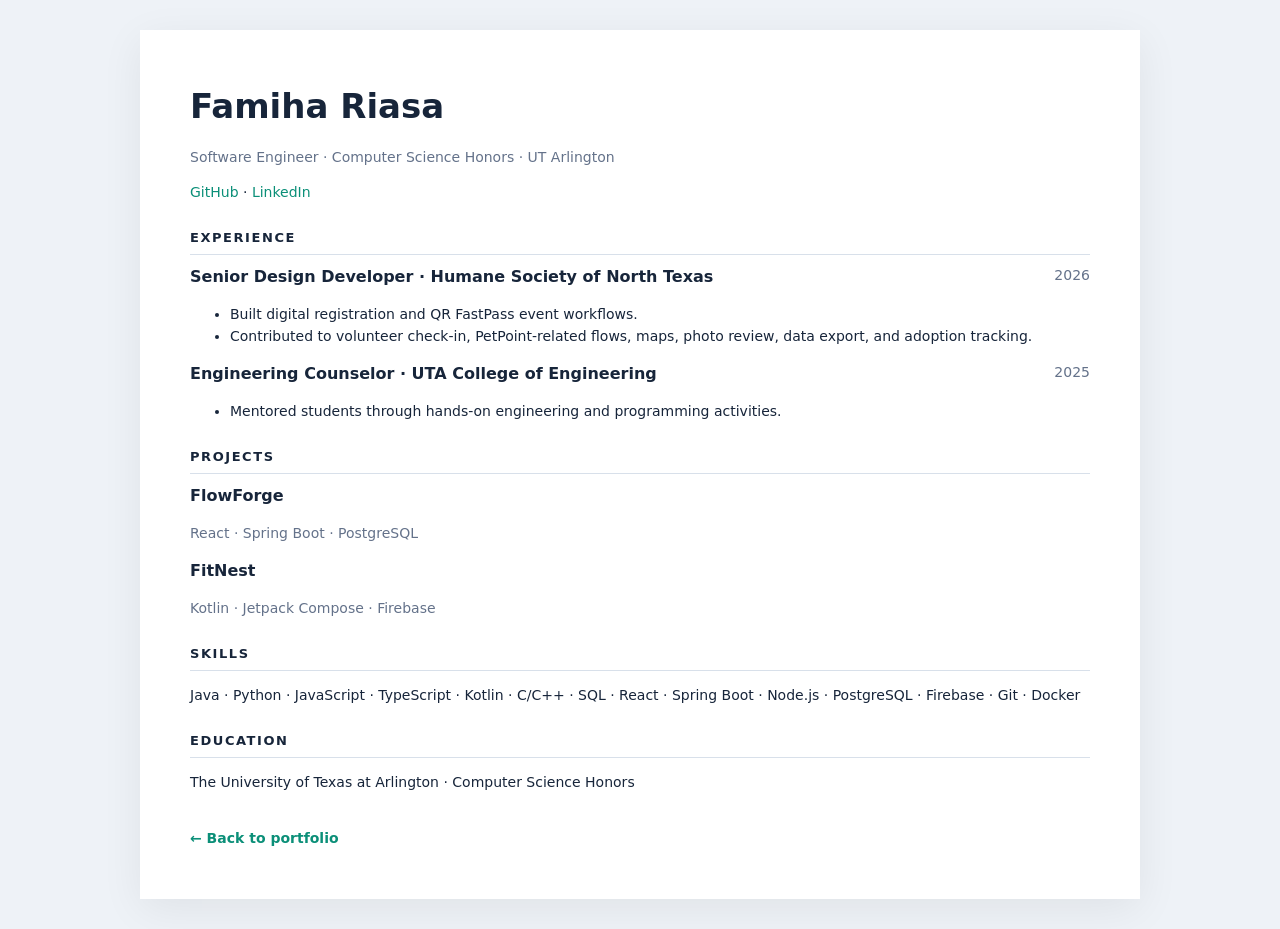
==== resume.html @ 010cd1db "Add portfolio website" ====
<!doctype html><html><head><meta charset="utf-8"><meta name="viewport" content="width=device-width,initial-scale=1"><title>Famiha Riasa — Résumé</title><style>body{margin:0;background:#eef2f7;color:#17253a;font:14px/1.55 system-ui,sans-serif}.p{width:min(900px,calc(100% - 30px));margin:30px auto;padding:50px;background:white;box-shadow:0 10px 40px #0001}h1{margin:0;font-size:34px}h2{font-size:13px;text-transform:uppercase;letter-spacing:.12em;margin:24px 0 10px;border-bottom:1px solid #d8e0ea;padding-bottom:6px}h3{font-size:16px;margin:0}.row{display:flex;justify-content:space-between;gap:20px}.muted{color:#64728a}.item{margin-bottom:15px}a{color:#0b8f78;text-decoration:none}.back{display:inline-block;margin-top:20px;font-weight:700}@media(max-width:640px){.p{padding:28px}.row{display:block}}@media print{body{background:white}.p{width:100%;margin:0;box-shadow:none}.back{display:none}}</style></head><body><main class="p"><h1>Famiha Riasa</h1><p class="muted">Software Engineer · Computer Science Honors · UT Arlington</p><p><a href="https://github.com/famihaRiasa987">GitHub</a> · <a href="https://www.linkedin.com/in/famihariasa">LinkedIn</a></p><h2>Experience</h2><div class="item"><div class="row"><h3>Senior Design Developer · Humane Society of North Texas</h3><span class="muted">2026</span></div><ul><li>Built digital registration and QR FastPass event workflows.</li><li>Contributed to volunteer check-in, PetPoint-related flows, maps, photo review, data export, and adoption tracking.</li></ul></div><div class="item"><div class="row"><h3>Engineering Counselor · UTA College of Engineering</h3><span class="muted">2025</span></div><ul><li>Mentored students through hands-on engineering and programming activities.</li></ul></div><h2>Projects</h2><div class="item"><h3>FlowForge</h3><p class="muted">React · Spring Boot · PostgreSQL</p></div><div class="item"><h3>FitNest</h3><p class="muted">Kotlin · Jetpack Compose · Firebase</p></div><h2>Skills</h2><p>Java · Python · JavaScript · TypeScript · Kotlin · C/C++ · SQL · React · Spring Boot · Node.js · PostgreSQL · Firebase · Git · Docker</p><h2>Education</h2><p>The University of Texas at Arlington · Computer Science Honors</p><a class="back" href="index.html">← Back to portfolio</a></main></body></html>
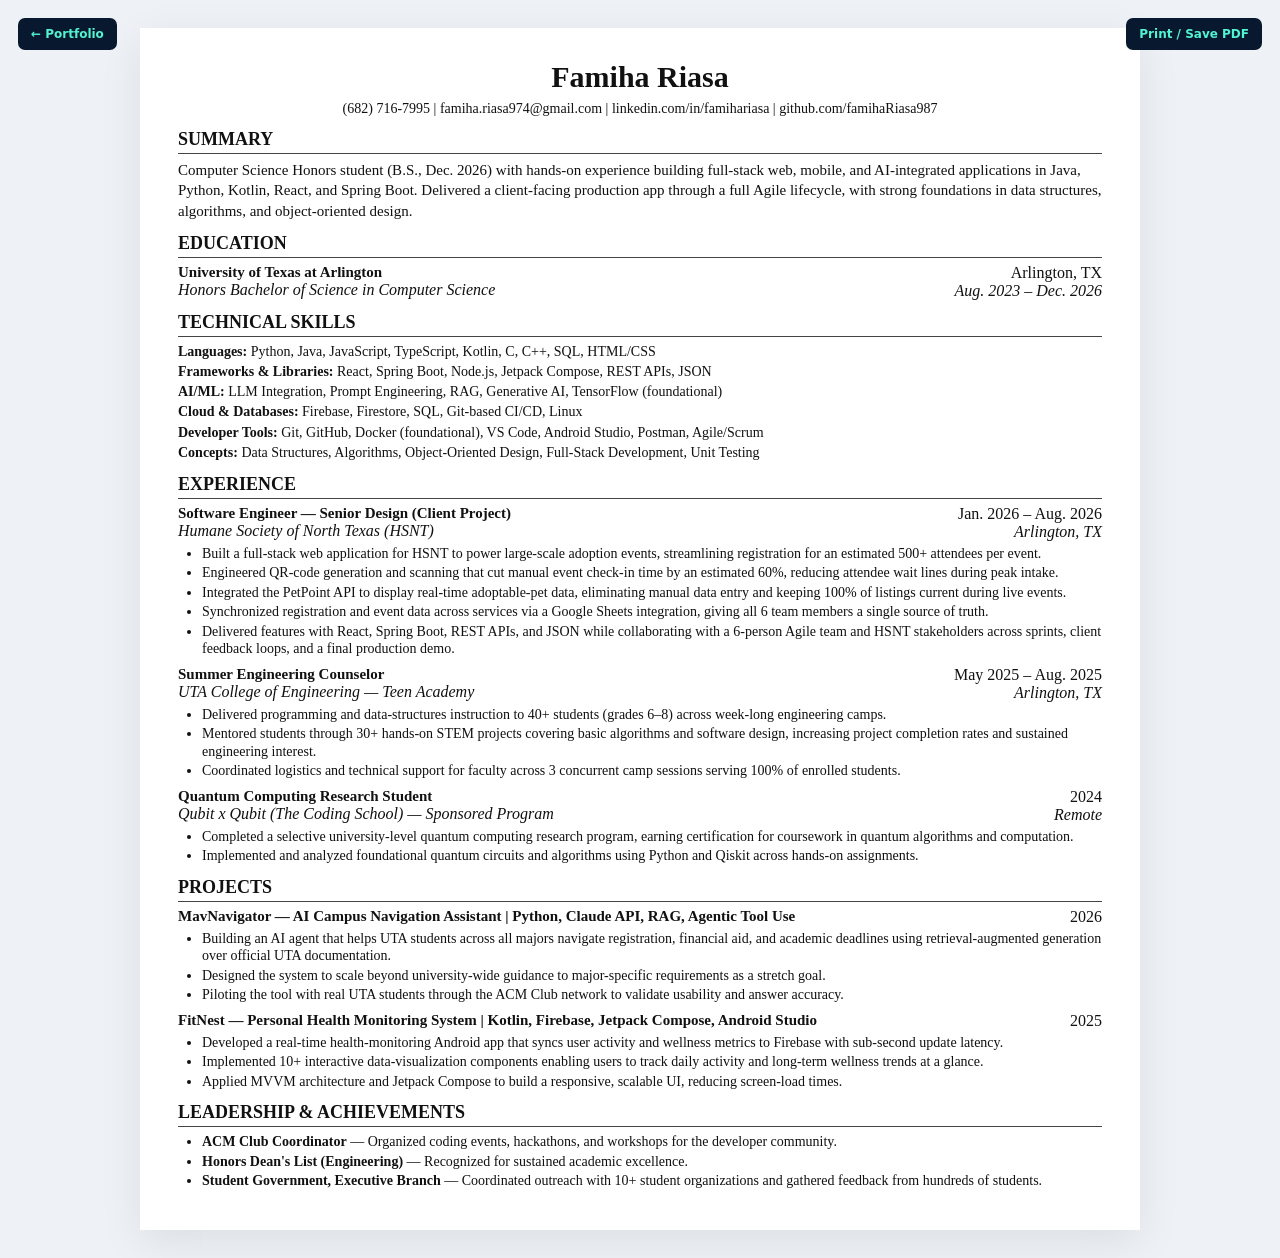
==== commit 5e0fe7cb: "Replace resume page with latest resume" ====
--- a/resume.html
+++ b/resume.html
@@ -1 +1 @@
-<!doctype html><html><head><meta charset="utf-8"><meta name="viewport" content="width=device-width,initial-scale=1"><title>Famiha Riasa — Résumé</title><style>body{margin:0;background:#eef2f7;color:#17253a;font:14px/1.55 system-ui,sans-serif}.p{width:min(900px,calc(100% - 30px));margin:30px auto;padding:50px;background:white;box-shadow:0 10px 40px #0001}h1{margin:0;font-size:34px}h2{font-size:13px;text-transform:uppercase;letter-spacing:.12em;margin:24px 0 10px;border-bottom:1px solid #d8e0ea;padding-bottom:6px}h3{font-size:16px;margin:0}.row{display:flex;justify-content:space-between;gap:20px}.muted{color:#64728a}.item{margin-bottom:15px}a{color:#0b8f78;text-decoration:none}.back{display:inline-block;margin-top:20px;font-weight:700}@media(max-width:640px){.p{padding:28px}.row{display:block}}@media print{body{background:white}.p{width:100%;margin:0;box-shadow:none}.back{display:none}}</style></head><body><main class="p"><h1>Famiha Riasa</h1><p class="muted">Software Engineer · Computer Science Honors · UT Arlington</p><p><a href="https://github.com/famihaRiasa987">GitHub</a> · <a href="https://www.linkedin.com/in/famihariasa">LinkedIn</a></p><h2>Experience</h2><div class="item"><div class="row"><h3>Senior Design Developer · Humane Society of North Texas</h3><span class="muted">2026</span></div><ul><li>Built digital registration and QR FastPass event workflows.</li><li>Contributed to volunteer check-in, PetPoint-related flows, maps, photo review, data export, and adoption tracking.</li></ul></div><div class="item"><div class="row"><h3>Engineering Counselor · UTA College of Engineering</h3><span class="muted">2025</span></div><ul><li>Mentored students through hands-on engineering and programming activities.</li></ul></div><h2>Projects</h2><div class="item"><h3>FlowForge</h3><p class="muted">React · Spring Boot · PostgreSQL</p></div><div class="item"><h3>FitNest</h3><p class="muted">Kotlin · Jetpack Compose · Firebase</p></div><h2>Skills</h2><p>Java · Python · JavaScript · TypeScript · Kotlin · C/C++ · SQL · React · Spring Boot · Node.js · PostgreSQL · Firebase · Git · Docker</p><h2>Education</h2><p>The University of Texas at Arlington · Computer Science Honors</p><a class="back" href="index.html">← Back to portfolio</a></main></body></html>
+<!doctype html><html lang="en"><head><meta charset="utf-8"><meta name="viewport" content="width=device-width,initial-scale=1"><title>Famiha Riasa — Résumé</title><style>*{box-sizing:border-box}body{margin:0;background:#eef2f7;color:#111;font-family:Georgia,'Times New Roman',serif}.resume{width:min(1000px,calc(100% - 32px));margin:28px auto;background:#fff;padding:32px 38px;box-shadow:0 12px 40px rgba(0,0,0,.08)}h1{text-align:center;margin:0;font-size:30px;line-height:1.1}.contact{text-align:center;margin:8px 0 12px;font-size:14px}.contact a{color:#111;text-decoration:none}.section-title{font-size:18px;font-weight:700;margin:12px 0 6px;border-bottom:1px solid #444;padding-bottom:3px}.summary{margin:0 0 8px;font-size:15px;line-height:1.35}.row{display:flex;justify-content:space-between;gap:20px}.left{min-width:0}.right{text-align:right;white-space:nowrap}.role{font-weight:700;font-size:15px}.sub{font-style:italic}.entry{margin-bottom:8px}.entry ul{margin:4px 0 0 24px;padding:0}.entry li{margin:2px 0;font-size:14px;line-height:1.25}.skill-line{margin:2px 0;font-size:14px;line-height:1.3}.project-title{font-weight:700;font-size:15px}.back{position:fixed;left:18px;top:18px;background:#08192f;color:#52f3d0;text-decoration:none;padding:9px 13px;border-radius:7px;font:700 12px system-ui,sans-serif}.print{position:fixed;right:18px;top:18px;border:0;background:#08192f;color:#52f3d0;padding:9px 13px;border-radius:7px;font:700 12px system-ui,sans-serif;cursor:pointer}@media(max-width:700px){.resume{margin:0;width:100%;padding:24px 18px}.row{display:block}.right{text-align:left;margin-top:1px}.back,.print{position:static;display:inline-block;margin:10px 4px 0 10px}.contact{font-size:12px}}@media print{body{background:#fff}.resume{width:100%;margin:0;padding:.25in .35in;box-shadow:none}.back,.print{display:none}}</style></head><body><a class="back" href="index.html">← Portfolio</a><button class="print" onclick="window.print()">Print / Save PDF</button><main class="resume"><h1>Famiha Riasa</h1><div class="contact">(682) 716-7995 | <a href="mailto:famiha.riasa974@gmail.com">famiha.riasa974@gmail.com</a> | <a href="https://www.linkedin.com/in/famihariasa" target="_blank" rel="noreferrer">linkedin.com/in/famihariasa</a> | <a href="https://github.com/famihaRiasa987" target="_blank" rel="noreferrer">github.com/famihaRiasa987</a></div><div class="section-title">SUMMARY</div><p class="summary">Computer Science Honors student (B.S., Dec. 2026) with hands-on experience building full-stack web, mobile, and AI-integrated applications in Java, Python, Kotlin, React, and Spring Boot. Delivered a client-facing production app through a full Agile lifecycle, with strong foundations in data structures, algorithms, and object-oriented design.</p><div class="section-title">EDUCATION</div><div class="row entry"><div class="left"><div class="role">University of Texas at Arlington</div><div class="sub">Honors Bachelor of Science in Computer Science</div></div><div class="right">Arlington, TX<br><span class="sub">Aug. 2023 – Dec. 2026</span></div></div><div class="section-title">TECHNICAL SKILLS</div><p class="skill-line"><b>Languages:</b> Python, Java, JavaScript, TypeScript, Kotlin, C, C++, SQL, HTML/CSS</p><p class="skill-line"><b>Frameworks & Libraries:</b> React, Spring Boot, Node.js, Jetpack Compose, REST APIs, JSON</p><p class="skill-line"><b>AI/ML:</b> LLM Integration, Prompt Engineering, RAG, Generative AI, TensorFlow (foundational)</p><p class="skill-line"><b>Cloud & Databases:</b> Firebase, Firestore, SQL, Git-based CI/CD, Linux</p><p class="skill-line"><b>Developer Tools:</b> Git, GitHub, Docker (foundational), VS Code, Android Studio, Postman, Agile/Scrum</p><p class="skill-line"><b>Concepts:</b> Data Structures, Algorithms, Object-Oriented Design, Full-Stack Development, Unit Testing</p><div class="section-title">EXPERIENCE</div><div class="entry"><div class="row"><div><div class="role">Software Engineer — Senior Design (Client Project)</div><div class="sub">Humane Society of North Texas (HSNT)</div></div><div class="right">Jan. 2026 – Aug. 2026<br><span class="sub">Arlington, TX</span></div></div><ul><li>Built a full-stack web application for HSNT to power large-scale adoption events, streamlining registration for an estimated 500+ attendees per event.</li><li>Engineered QR-code generation and scanning that cut manual event check-in time by an estimated 60%, reducing attendee wait lines during peak intake.</li><li>Integrated the PetPoint API to display real-time adoptable-pet data, eliminating manual data entry and keeping 100% of listings current during live events.</li><li>Synchronized registration and event data across services via a Google Sheets integration, giving all 6 team members a single source of truth.</li><li>Delivered features with React, Spring Boot, REST APIs, and JSON while collaborating with a 6-person Agile team and HSNT stakeholders across sprints, client feedback loops, and a final production demo.</li></ul></div><div class="entry"><div class="row"><div><div class="role">Summer Engineering Counselor</div><div class="sub">UTA College of Engineering — Teen Academy</div></div><div class="right">May 2025 – Aug. 2025<br><span class="sub">Arlington, TX</span></div></div><ul><li>Delivered programming and data-structures instruction to 40+ students (grades 6–8) across week-long engineering camps.</li><li>Mentored students through 30+ hands-on STEM projects covering basic algorithms and software design, increasing project completion rates and sustained engineering interest.</li><li>Coordinated logistics and technical support for faculty across 3 concurrent camp sessions serving 100% of enrolled students.</li></ul></div><div class="entry"><div class="row"><div><div class="role">Quantum Computing Research Student</div><div class="sub">Qubit x Qubit (The Coding School) — Sponsored Program</div></div><div class="right">2024<br><span class="sub">Remote</span></div></div><ul><li>Completed a selective university-level quantum computing research program, earning certification for coursework in quantum algorithms and computation.</li><li>Implemented and analyzed foundational quantum circuits and algorithms using Python and Qiskit across hands-on assignments.</li></ul></div><div class="section-title">PROJECTS</div><div class="entry"><div class="row"><div class="project-title">MavNavigator — AI Campus Navigation Assistant | Python, Claude API, RAG, Agentic Tool Use</div><div class="right">2026</div></div><ul><li>Building an AI agent that helps UTA students across all majors navigate registration, financial aid, and academic deadlines using retrieval-augmented generation over official UTA documentation.</li><li>Designed the system to scale beyond university-wide guidance to major-specific requirements as a stretch goal.</li><li>Piloting the tool with real UTA students through the ACM Club network to validate usability and answer accuracy.</li></ul></div><div class="entry"><div class="row"><div class="project-title">FitNest — Personal Health Monitoring System | Kotlin, Firebase, Jetpack Compose, Android Studio</div><div class="right">2025</div></div><ul><li>Developed a real-time health-monitoring Android app that syncs user activity and wellness metrics to Firebase with sub-second update latency.</li><li>Implemented 10+ interactive data-visualization components enabling users to track daily activity and long-term wellness trends at a glance.</li><li>Applied MVVM architecture and Jetpack Compose to build a responsive, scalable UI, reducing screen-load times.</li></ul></div><div class="section-title">LEADERSHIP & ACHIEVEMENTS</div><div class="entry"><ul><li><b>ACM Club Coordinator</b> — Organized coding events, hackathons, and workshops for the developer community.</li><li><b>Honors Dean's List (Engineering)</b> — Recognized for sustained academic excellence.</li><li><b>Student Government, Executive Branch</b> — Coordinated outreach with 10+ student organizations and gathered feedback from hundreds of students.</li></ul></div></main></body></html>
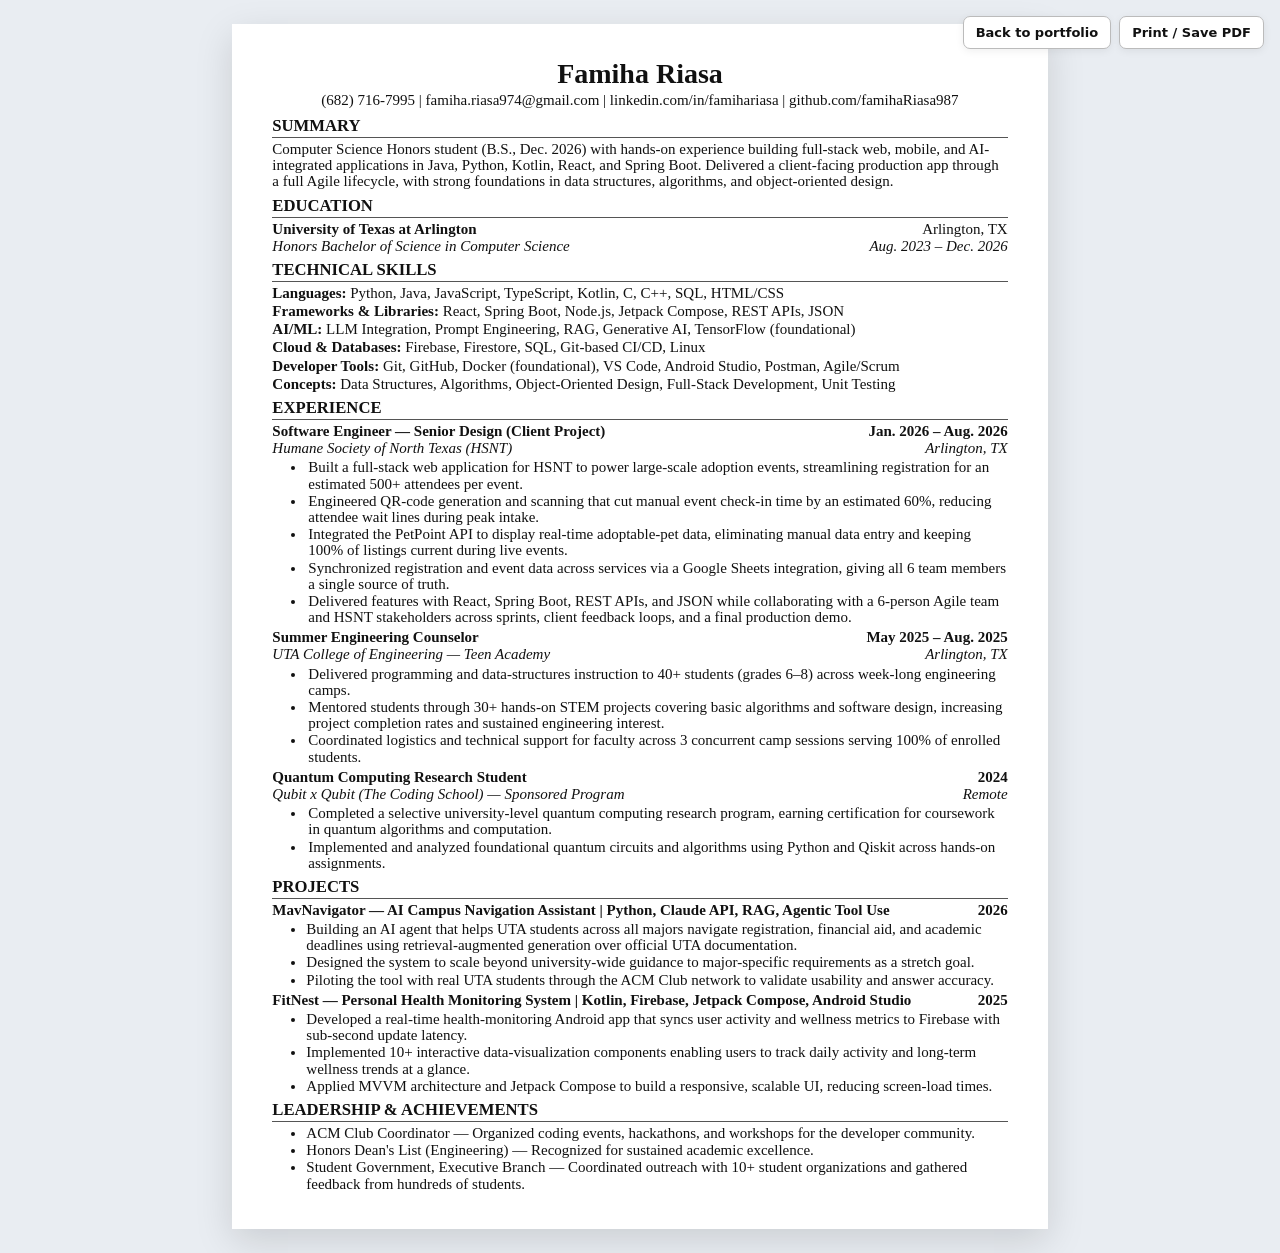
==== commit 77167822: "Replace resume page with exact uploaded resume layout" ====
--- a/resume.html
+++ b/resume.html
@@ -1 +1 @@
-<!doctype html><html lang="en"><head><meta charset="utf-8"><meta name="viewport" content="width=device-width,initial-scale=1"><title>Famiha Riasa — Résumé</title><style>*{box-sizing:border-box}body{margin:0;background:#eef2f7;color:#111;font-family:Georgia,'Times New Roman',serif}.resume{width:min(1000px,calc(100% - 32px));margin:28px auto;background:#fff;padding:32px 38px;box-shadow:0 12px 40px rgba(0,0,0,.08)}h1{text-align:center;margin:0;font-size:30px;line-height:1.1}.contact{text-align:center;margin:8px 0 12px;font-size:14px}.contact a{color:#111;text-decoration:none}.section-title{font-size:18px;font-weight:700;margin:12px 0 6px;border-bottom:1px solid #444;padding-bottom:3px}.summary{margin:0 0 8px;font-size:15px;line-height:1.35}.row{display:flex;justify-content:space-between;gap:20px}.left{min-width:0}.right{text-align:right;white-space:nowrap}.role{font-weight:700;font-size:15px}.sub{font-style:italic}.entry{margin-bottom:8px}.entry ul{margin:4px 0 0 24px;padding:0}.entry li{margin:2px 0;font-size:14px;line-height:1.25}.skill-line{margin:2px 0;font-size:14px;line-height:1.3}.project-title{font-weight:700;font-size:15px}.back{position:fixed;left:18px;top:18px;background:#08192f;color:#52f3d0;text-decoration:none;padding:9px 13px;border-radius:7px;font:700 12px system-ui,sans-serif}.print{position:fixed;right:18px;top:18px;border:0;background:#08192f;color:#52f3d0;padding:9px 13px;border-radius:7px;font:700 12px system-ui,sans-serif;cursor:pointer}@media(max-width:700px){.resume{margin:0;width:100%;padding:24px 18px}.row{display:block}.right{text-align:left;margin-top:1px}.back,.print{position:static;display:inline-block;margin:10px 4px 0 10px}.contact{font-size:12px}}@media print{body{background:#fff}.resume{width:100%;margin:0;padding:.25in .35in;box-shadow:none}.back,.print{display:none}}</style></head><body><a class="back" href="index.html">← Portfolio</a><button class="print" onclick="window.print()">Print / Save PDF</button><main class="resume"><h1>Famiha Riasa</h1><div class="contact">(682) 716-7995 | <a href="mailto:famiha.riasa974@gmail.com">famiha.riasa974@gmail.com</a> | <a href="https://www.linkedin.com/in/famihariasa" target="_blank" rel="noreferrer">linkedin.com/in/famihariasa</a> | <a href="https://github.com/famihaRiasa987" target="_blank" rel="noreferrer">github.com/famihaRiasa987</a></div><div class="section-title">SUMMARY</div><p class="summary">Computer Science Honors student (B.S., Dec. 2026) with hands-on experience building full-stack web, mobile, and AI-integrated applications in Java, Python, Kotlin, React, and Spring Boot. Delivered a client-facing production app through a full Agile lifecycle, with strong foundations in data structures, algorithms, and object-oriented design.</p><div class="section-title">EDUCATION</div><div class="row entry"><div class="left"><div class="role">University of Texas at Arlington</div><div class="sub">Honors Bachelor of Science in Computer Science</div></div><div class="right">Arlington, TX<br><span class="sub">Aug. 2023 – Dec. 2026</span></div></div><div class="section-title">TECHNICAL SKILLS</div><p class="skill-line"><b>Languages:</b> Python, Java, JavaScript, TypeScript, Kotlin, C, C++, SQL, HTML/CSS</p><p class="skill-line"><b>Frameworks & Libraries:</b> React, Spring Boot, Node.js, Jetpack Compose, REST APIs, JSON</p><p class="skill-line"><b>AI/ML:</b> LLM Integration, Prompt Engineering, RAG, Generative AI, TensorFlow (foundational)</p><p class="skill-line"><b>Cloud & Databases:</b> Firebase, Firestore, SQL, Git-based CI/CD, Linux</p><p class="skill-line"><b>Developer Tools:</b> Git, GitHub, Docker (foundational), VS Code, Android Studio, Postman, Agile/Scrum</p><p class="skill-line"><b>Concepts:</b> Data Structures, Algorithms, Object-Oriented Design, Full-Stack Development, Unit Testing</p><div class="section-title">EXPERIENCE</div><div class="entry"><div class="row"><div><div class="role">Software Engineer — Senior Design (Client Project)</div><div class="sub">Humane Society of North Texas (HSNT)</div></div><div class="right">Jan. 2026 – Aug. 2026<br><span class="sub">Arlington, TX</span></div></div><ul><li>Built a full-stack web application for HSNT to power large-scale adoption events, streamlining registration for an estimated 500+ attendees per event.</li><li>Engineered QR-code generation and scanning that cut manual event check-in time by an estimated 60%, reducing attendee wait lines during peak intake.</li><li>Integrated the PetPoint API to display real-time adoptable-pet data, eliminating manual data entry and keeping 100% of listings current during live events.</li><li>Synchronized registration and event data across services via a Google Sheets integration, giving all 6 team members a single source of truth.</li><li>Delivered features with React, Spring Boot, REST APIs, and JSON while collaborating with a 6-person Agile team and HSNT stakeholders across sprints, client feedback loops, and a final production demo.</li></ul></div><div class="entry"><div class="row"><div><div class="role">Summer Engineering Counselor</div><div class="sub">UTA College of Engineering — Teen Academy</div></div><div class="right">May 2025 – Aug. 2025<br><span class="sub">Arlington, TX</span></div></div><ul><li>Delivered programming and data-structures instruction to 40+ students (grades 6–8) across week-long engineering camps.</li><li>Mentored students through 30+ hands-on STEM projects covering basic algorithms and software design, increasing project completion rates and sustained engineering interest.</li><li>Coordinated logistics and technical support for faculty across 3 concurrent camp sessions serving 100% of enrolled students.</li></ul></div><div class="entry"><div class="row"><div><div class="role">Quantum Computing Research Student</div><div class="sub">Qubit x Qubit (The Coding School) — Sponsored Program</div></div><div class="right">2024<br><span class="sub">Remote</span></div></div><ul><li>Completed a selective university-level quantum computing research program, earning certification for coursework in quantum algorithms and computation.</li><li>Implemented and analyzed foundational quantum circuits and algorithms using Python and Qiskit across hands-on assignments.</li></ul></div><div class="section-title">PROJECTS</div><div class="entry"><div class="row"><div class="project-title">MavNavigator — AI Campus Navigation Assistant | Python, Claude API, RAG, Agentic Tool Use</div><div class="right">2026</div></div><ul><li>Building an AI agent that helps UTA students across all majors navigate registration, financial aid, and academic deadlines using retrieval-augmented generation over official UTA documentation.</li><li>Designed the system to scale beyond university-wide guidance to major-specific requirements as a stretch goal.</li><li>Piloting the tool with real UTA students through the ACM Club network to validate usability and answer accuracy.</li></ul></div><div class="entry"><div class="row"><div class="project-title">FitNest — Personal Health Monitoring System | Kotlin, Firebase, Jetpack Compose, Android Studio</div><div class="right">2025</div></div><ul><li>Developed a real-time health-monitoring Android app that syncs user activity and wellness metrics to Firebase with sub-second update latency.</li><li>Implemented 10+ interactive data-visualization components enabling users to track daily activity and long-term wellness trends at a glance.</li><li>Applied MVVM architecture and Jetpack Compose to build a responsive, scalable UI, reducing screen-load times.</li></ul></div><div class="section-title">LEADERSHIP & ACHIEVEMENTS</div><div class="entry"><ul><li><b>ACM Club Coordinator</b> — Organized coding events, hackathons, and workshops for the developer community.</li><li><b>Honors Dean's List (Engineering)</b> — Recognized for sustained academic excellence.</li><li><b>Student Government, Executive Branch</b> — Coordinated outreach with 10+ student organizations and gathered feedback from hundreds of students.</li></ul></div></main></body></html>+<!doctype html><html lang="en"><head><meta charset="utf-8"><meta name="viewport" content="width=device-width,initial-scale=1"><title>Famiha Riasa — Resume</title><style>@page{size:letter;margin:.45in}.toolbar{position:fixed;top:16px;right:16px;z-index:10;display:flex;gap:8px}.toolbar button,.toolbar a{font:600 13px system-ui,sans-serif;border:1px solid #bbb;background:#fff;color:#111;padding:8px 12px;border-radius:7px;text-decoration:none;box-shadow:0 2px 8px #0001;cursor:pointer}body{margin:0;background:#e9edf2;color:#111;font-family:"Times New Roman",Times,serif}.page{width:8.5in;min-height:11in;margin:24px auto;background:#fff;padding:.36in .42in .38in;box-sizing:border-box;box-shadow:0 12px 36px #0002;font-size:11.25pt;line-height:1.08}h1{font-size:21pt;text-align:center;margin:0 0 3px;font-weight:700}.contact{text-align:center;margin:0 0 9px}.sec{font-size:12.5pt;font-weight:700;margin:7px 0 3px;padding-bottom:2px;border-bottom:1px solid #555}.summary{margin:0 0 6px}.row{display:flex;justify-content:space-between;gap:12px;align-items:flex-start}.left{font-weight:700}.right{text-align:right;white-space:nowrap}.italic{font-style:italic}.subrow{display:flex;justify-content:space-between;gap:12px;margin-top:1px}.skills p{margin:2px 0}.item{margin:0 0 4px}.item-title{display:flex;justify-content:space-between;gap:14px;font-weight:700}.item-sub{display:flex;justify-content:space-between;gap:14px;font-style:italic;margin-top:1px}.item ul{margin:3px 0 3px 22px;padding-left:12px}.item li{margin:1px 0;padding-left:2px}.project-title{display:flex;justify-content:space-between;gap:12px;font-weight:700}.project ul{margin:3px 0 4px 22px;padding-left:12px}.project li{margin:1px 0}.lead ul{margin:3px 0 0 22px;padding-left:12px}.lead li{margin:1px 0}@media(max-width:900px){body{background:#fff}.page{width:100%;min-height:auto;margin:0;box-shadow:none;padding:22px 18px}.toolbar{position:sticky;top:0;justify-content:flex-end;background:#fff;padding:8px 8px 4px}}@media print{body{background:#fff}.page{margin:0;box-shadow:none;width:auto;min-height:auto;padding:0}.toolbar{display:none}}</style></head><body><div class="toolbar"><a href="index.html">Back to portfolio</a><button onclick="window.print()">Print / Save PDF</button></div><main class="page"><h1>Famiha Riasa</h1><p class="contact">(682) 716-7995 | famiha.riasa974@gmail.com | linkedin.com/in/famihariasa | github.com/famihaRiasa987</p><div class="sec">SUMMARY</div><p class="summary">Computer Science Honors student (B.S., Dec. 2026) with hands-on experience building full-stack web, mobile, and AI-integrated applications in Java, Python, Kotlin, React, and Spring Boot. Delivered a client-facing production app through a full Agile lifecycle, with strong foundations in data structures, algorithms, and object-oriented design.</p><div class="sec">EDUCATION</div><div class="row"><div class="left">University of Texas at Arlington</div><div class="right">Arlington, TX</div></div><div class="subrow"><div class="italic">Honors Bachelor of Science in Computer Science</div><div class="right italic">Aug. 2023 – Dec. 2026</div></div><div class="sec">TECHNICAL SKILLS</div><div class="skills"><p><b>Languages:</b> Python, Java, JavaScript, TypeScript, Kotlin, C, C++, SQL, HTML/CSS</p><p><b>Frameworks &amp; Libraries:</b> React, Spring Boot, Node.js, Jetpack Compose, REST APIs, JSON</p><p><b>AI/ML:</b> LLM Integration, Prompt Engineering, RAG, Generative AI, TensorFlow (foundational)</p><p><b>Cloud &amp; Databases:</b> Firebase, Firestore, SQL, Git-based CI/CD, Linux</p><p><b>Developer Tools:</b> Git, GitHub, Docker (foundational), VS Code, Android Studio, Postman, Agile/Scrum</p><p><b>Concepts:</b> Data Structures, Algorithms, Object-Oriented Design, Full-Stack Development, Unit Testing</p></div><div class="sec">EXPERIENCE</div><div class="item"><div class="item-title"><span>Software Engineer — Senior Design (Client Project)</span><span>Jan. 2026 – Aug. 2026</span></div><div class="item-sub"><span>Humane Society of North Texas (HSNT)</span><span>Arlington, TX</span></div><ul><li>Built a full-stack web application for HSNT to power large-scale adoption events, streamlining registration for an estimated 500+ attendees per event.</li><li>Engineered QR-code generation and scanning that cut manual event check-in time by an estimated 60%, reducing attendee wait lines during peak intake.</li><li>Integrated the PetPoint API to display real-time adoptable-pet data, eliminating manual data entry and keeping 100% of listings current during live events.</li><li>Synchronized registration and event data across services via a Google Sheets integration, giving all 6 team members a single source of truth.</li><li>Delivered features with React, Spring Boot, REST APIs, and JSON while collaborating with a 6-person Agile team and HSNT stakeholders across sprints, client feedback loops, and a final production demo.</li></ul></div><div class="item"><div class="item-title"><span>Summer Engineering Counselor</span><span>May 2025 – Aug. 2025</span></div><div class="item-sub"><span>UTA College of Engineering — Teen Academy</span><span>Arlington, TX</span></div><ul><li>Delivered programming and data-structures instruction to 40+ students (grades 6–8) across week-long engineering camps.</li><li>Mentored students through 30+ hands-on STEM projects covering basic algorithms and software design, increasing project completion rates and sustained engineering interest.</li><li>Coordinated logistics and technical support for faculty across 3 concurrent camp sessions serving 100% of enrolled students.</li></ul></div><div class="item"><div class="item-title"><span>Quantum Computing Research Student</span><span>2024</span></div><div class="item-sub"><span>Qubit x Qubit (The Coding School) — Sponsored Program</span><span>Remote</span></div><ul><li>Completed a selective university-level quantum computing research program, earning certification for coursework in quantum algorithms and computation.</li><li>Implemented and analyzed foundational quantum circuits and algorithms using Python and Qiskit across hands-on assignments.</li></ul></div><div class="sec">PROJECTS</div><div class="project"><div class="project-title"><span>MavNavigator — AI Campus Navigation Assistant | Python, Claude API, RAG, Agentic Tool Use</span><span>2026</span></div><ul><li>Building an AI agent that helps UTA students across all majors navigate registration, financial aid, and academic deadlines using retrieval-augmented generation over official UTA documentation.</li><li>Designed the system to scale beyond university-wide guidance to major-specific requirements as a stretch goal.</li><li>Piloting the tool with real UTA students through the ACM Club network to validate usability and answer accuracy.</li></ul></div><div class="project"><div class="project-title"><span>FitNest — Personal Health Monitoring System | Kotlin, Firebase, Jetpack Compose, Android Studio</span><span>2025</span></div><ul><li>Developed a real-time health-monitoring Android app that syncs user activity and wellness metrics to Firebase with sub-second update latency.</li><li>Implemented 10+ interactive data-visualization components enabling users to track daily activity and long-term wellness trends at a glance.</li><li>Applied MVVM architecture and Jetpack Compose to build a responsive, scalable UI, reducing screen-load times.</li></ul></div><div class="sec">LEADERSHIP &amp; ACHIEVEMENTS</div><div class="lead"><ul><li>ACM Club Coordinator — Organized coding events, hackathons, and workshops for the developer community.</li><li>Honors Dean's List (Engineering) — Recognized for sustained academic excellence.</li><li>Student Government, Executive Branch — Coordinated outreach with 10+ student organizations and gathered feedback from hundreds of students.</li></ul></div></main></body></html>
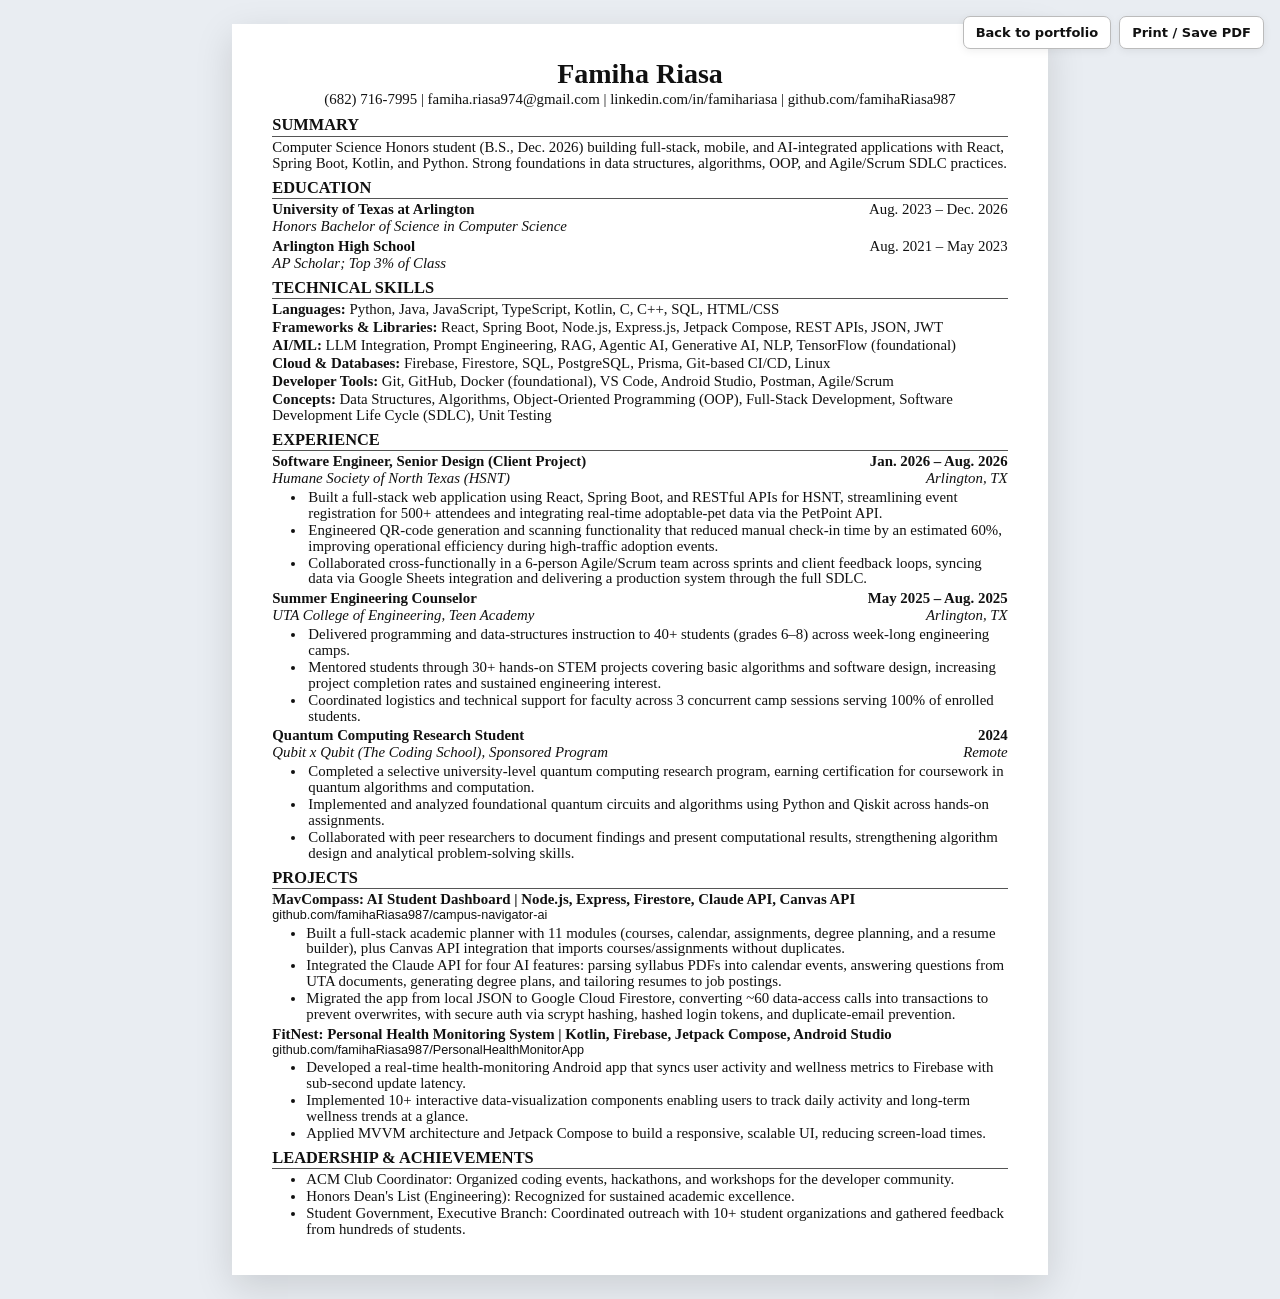
==== commit 85624eca: "Update resume page from latest resume" ====
--- a/resume.html
+++ b/resume.html
@@ -1 +1 @@
-<!doctype html><html lang="en"><head><meta charset="utf-8"><meta name="viewport" content="width=device-width,initial-scale=1"><title>Famiha Riasa — Resume</title><style>@page{size:letter;margin:.45in}.toolbar{position:fixed;top:16px;right:16px;z-index:10;display:flex;gap:8px}.toolbar button,.toolbar a{font:600 13px system-ui,sans-serif;border:1px solid #bbb;background:#fff;color:#111;padding:8px 12px;border-radius:7px;text-decoration:none;box-shadow:0 2px 8px #0001;cursor:pointer}body{margin:0;background:#e9edf2;color:#111;font-family:"Times New Roman",Times,serif}.page{width:8.5in;min-height:11in;margin:24px auto;background:#fff;padding:.36in .42in .38in;box-sizing:border-box;box-shadow:0 12px 36px #0002;font-size:11.25pt;line-height:1.08}h1{font-size:21pt;text-align:center;margin:0 0 3px;font-weight:700}.contact{text-align:center;margin:0 0 9px}.sec{font-size:12.5pt;font-weight:700;margin:7px 0 3px;padding-bottom:2px;border-bottom:1px solid #555}.summary{margin:0 0 6px}.row{display:flex;justify-content:space-between;gap:12px;align-items:flex-start}.left{font-weight:700}.right{text-align:right;white-space:nowrap}.italic{font-style:italic}.subrow{display:flex;justify-content:space-between;gap:12px;margin-top:1px}.skills p{margin:2px 0}.item{margin:0 0 4px}.item-title{display:flex;justify-content:space-between;gap:14px;font-weight:700}.item-sub{display:flex;justify-content:space-between;gap:14px;font-style:italic;margin-top:1px}.item ul{margin:3px 0 3px 22px;padding-left:12px}.item li{margin:1px 0;padding-left:2px}.project-title{display:flex;justify-content:space-between;gap:12px;font-weight:700}.project ul{margin:3px 0 4px 22px;padding-left:12px}.project li{margin:1px 0}.lead ul{margin:3px 0 0 22px;padding-left:12px}.lead li{margin:1px 0}@media(max-width:900px){body{background:#fff}.page{width:100%;min-height:auto;margin:0;box-shadow:none;padding:22px 18px}.toolbar{position:sticky;top:0;justify-content:flex-end;background:#fff;padding:8px 8px 4px}}@media print{body{background:#fff}.page{margin:0;box-shadow:none;width:auto;min-height:auto;padding:0}.toolbar{display:none}}</style></head><body><div class="toolbar"><a href="index.html">Back to portfolio</a><button onclick="window.print()">Print / Save PDF</button></div><main class="page"><h1>Famiha Riasa</h1><p class="contact">(682) 716-7995 | famiha.riasa974@gmail.com | linkedin.com/in/famihariasa | github.com/famihaRiasa987</p><div class="sec">SUMMARY</div><p class="summary">Computer Science Honors student (B.S., Dec. 2026) with hands-on experience building full-stack web, mobile, and AI-integrated applications in Java, Python, Kotlin, React, and Spring Boot. Delivered a client-facing production app through a full Agile lifecycle, with strong foundations in data structures, algorithms, and object-oriented design.</p><div class="sec">EDUCATION</div><div class="row"><div class="left">University of Texas at Arlington</div><div class="right">Arlington, TX</div></div><div class="subrow"><div class="italic">Honors Bachelor of Science in Computer Science</div><div class="right italic">Aug. 2023 – Dec. 2026</div></div><div class="sec">TECHNICAL SKILLS</div><div class="skills"><p><b>Languages:</b> Python, Java, JavaScript, TypeScript, Kotlin, C, C++, SQL, HTML/CSS</p><p><b>Frameworks &amp; Libraries:</b> React, Spring Boot, Node.js, Jetpack Compose, REST APIs, JSON</p><p><b>AI/ML:</b> LLM Integration, Prompt Engineering, RAG, Generative AI, TensorFlow (foundational)</p><p><b>Cloud &amp; Databases:</b> Firebase, Firestore, SQL, Git-based CI/CD, Linux</p><p><b>Developer Tools:</b> Git, GitHub, Docker (foundational), VS Code, Android Studio, Postman, Agile/Scrum</p><p><b>Concepts:</b> Data Structures, Algorithms, Object-Oriented Design, Full-Stack Development, Unit Testing</p></div><div class="sec">EXPERIENCE</div><div class="item"><div class="item-title"><span>Software Engineer — Senior Design (Client Project)</span><span>Jan. 2026 – Aug. 2026</span></div><div class="item-sub"><span>Humane Society of North Texas (HSNT)</span><span>Arlington, TX</span></div><ul><li>Built a full-stack web application for HSNT to power large-scale adoption events, streamlining registration for an estimated 500+ attendees per event.</li><li>Engineered QR-code generation and scanning that cut manual event check-in time by an estimated 60%, reducing attendee wait lines during peak intake.</li><li>Integrated the PetPoint API to display real-time adoptable-pet data, eliminating manual data entry and keeping 100% of listings current during live events.</li><li>Synchronized registration and event data across services via a Google Sheets integration, giving all 6 team members a single source of truth.</li><li>Delivered features with React, Spring Boot, REST APIs, and JSON while collaborating with a 6-person Agile team and HSNT stakeholders across sprints, client feedback loops, and a final production demo.</li></ul></div><div class="item"><div class="item-title"><span>Summer Engineering Counselor</span><span>May 2025 – Aug. 2025</span></div><div class="item-sub"><span>UTA College of Engineering — Teen Academy</span><span>Arlington, TX</span></div><ul><li>Delivered programming and data-structures instruction to 40+ students (grades 6–8) across week-long engineering camps.</li><li>Mentored students through 30+ hands-on STEM projects covering basic algorithms and software design, increasing project completion rates and sustained engineering interest.</li><li>Coordinated logistics and technical support for faculty across 3 concurrent camp sessions serving 100% of enrolled students.</li></ul></div><div class="item"><div class="item-title"><span>Quantum Computing Research Student</span><span>2024</span></div><div class="item-sub"><span>Qubit x Qubit (The Coding School) — Sponsored Program</span><span>Remote</span></div><ul><li>Completed a selective university-level quantum computing research program, earning certification for coursework in quantum algorithms and computation.</li><li>Implemented and analyzed foundational quantum circuits and algorithms using Python and Qiskit across hands-on assignments.</li></ul></div><div class="sec">PROJECTS</div><div class="project"><div class="project-title"><span>MavNavigator — AI Campus Navigation Assistant | Python, Claude API, RAG, Agentic Tool Use</span><span>2026</span></div><ul><li>Building an AI agent that helps UTA students across all majors navigate registration, financial aid, and academic deadlines using retrieval-augmented generation over official UTA documentation.</li><li>Designed the system to scale beyond university-wide guidance to major-specific requirements as a stretch goal.</li><li>Piloting the tool with real UTA students through the ACM Club network to validate usability and answer accuracy.</li></ul></div><div class="project"><div class="project-title"><span>FitNest — Personal Health Monitoring System | Kotlin, Firebase, Jetpack Compose, Android Studio</span><span>2025</span></div><ul><li>Developed a real-time health-monitoring Android app that syncs user activity and wellness metrics to Firebase with sub-second update latency.</li><li>Implemented 10+ interactive data-visualization components enabling users to track daily activity and long-term wellness trends at a glance.</li><li>Applied MVVM architecture and Jetpack Compose to build a responsive, scalable UI, reducing screen-load times.</li></ul></div><div class="sec">LEADERSHIP &amp; ACHIEVEMENTS</div><div class="lead"><ul><li>ACM Club Coordinator — Organized coding events, hackathons, and workshops for the developer community.</li><li>Honors Dean's List (Engineering) — Recognized for sustained academic excellence.</li><li>Student Government, Executive Branch — Coordinated outreach with 10+ student organizations and gathered feedback from hundreds of students.</li></ul></div></main></body></html>+<!doctype html><html lang="en"><head><meta charset="utf-8"><meta name="viewport" content="width=device-width,initial-scale=1"><title>Famiha Riasa — Resume</title><style>@page{size:letter;margin:.45in}.toolbar{position:fixed;top:16px;right:16px;z-index:10;display:flex;gap:8px}.toolbar button,.toolbar a{font:600 13px system-ui,sans-serif;border:1px solid #bbb;background:#fff;color:#111;padding:8px 12px;border-radius:7px;text-decoration:none;box-shadow:0 2px 8px #0001;cursor:pointer}body{margin:0;background:#e9edf2;color:#111;font-family:"Times New Roman",Times,serif}.page{width:8.5in;min-height:11in;margin:24px auto;background:#fff;padding:.36in .42in .38in;box-sizing:border-box;box-shadow:0 12px 36px #0002;font-size:11.15pt;line-height:1.07}h1{font-size:21pt;text-align:center;margin:0 0 3px;font-weight:700}.contact{text-align:center;margin:0 0 9px}.contact a,.project a{color:#111;text-decoration:none}.sec{font-size:12.3pt;font-weight:700;margin:7px 0 3px;padding-bottom:2px;border-bottom:1px solid #555}.summary{margin:0 0 6px}.row{display:flex;justify-content:space-between;gap:12px;align-items:flex-start}.left{font-weight:700}.right{text-align:right;white-space:nowrap}.italic{font-style:italic}.subrow{display:flex;justify-content:space-between;gap:12px;margin-top:1px}.skills p{margin:2px 0}.item{margin:0 0 4px}.item-title{display:flex;justify-content:space-between;gap:14px;font-weight:700}.item-sub{display:flex;justify-content:space-between;gap:14px;font-style:italic;margin-top:1px}.item ul{margin:3px 0 3px 22px;padding-left:12px}.item li{margin:1px 0;padding-left:2px}.project-title{display:flex;justify-content:space-between;gap:12px;font-weight:700}.project ul{margin:3px 0 4px 22px;padding-left:12px}.project li{margin:1px 0}.repo{font-size:9.5pt;font-family:Arial,sans-serif;margin-top:1px}.lead ul{margin:3px 0 0 22px;padding-left:12px}.lead li{margin:1px 0}@media(max-width:900px){body{background:#fff}.page{width:100%;min-height:auto;margin:0;box-shadow:none;padding:22px 18px}.toolbar{position:sticky;top:0;justify-content:flex-end;background:#fff;padding:8px 8px 4px}}@media print{body{background:#fff}.page{margin:0;box-shadow:none;width:auto;min-height:auto;padding:0}.toolbar{display:none}}</style></head><body><div class="toolbar"><a href="index.html">Back to portfolio</a><button onclick="window.print()">Print / Save PDF</button></div><main class="page"><h1>Famiha Riasa</h1><p class="contact">(682) 716-7995 | famiha.riasa974@gmail.com | <a href="https://www.linkedin.com/in/famihariasa">linkedin.com/in/famihariasa</a> | <a href="https://github.com/famihaRiasa987">github.com/famihaRiasa987</a></p><div class="sec">SUMMARY</div><p class="summary">Computer Science Honors student (B.S., Dec. 2026) building full-stack, mobile, and AI-integrated applications with React, Spring Boot, Kotlin, and Python. Strong foundations in data structures, algorithms, OOP, and Agile/Scrum SDLC practices.</p><div class="sec">EDUCATION</div><div class="row"><div class="left">University of Texas at Arlington</div><div class="right">Aug. 2023 – Dec. 2026</div></div><div class="subrow"><div class="italic">Honors Bachelor of Science in Computer Science</div><div></div></div><div class="row" style="margin-top:4px"><div class="left">Arlington High School</div><div class="right">Aug. 2021 – May 2023</div></div><div class="subrow"><div class="italic">AP Scholar; Top 3% of Class</div><div></div></div><div class="sec">TECHNICAL SKILLS</div><div class="skills"><p><b>Languages:</b> Python, Java, JavaScript, TypeScript, Kotlin, C, C++, SQL, HTML/CSS</p><p><b>Frameworks &amp; Libraries:</b> React, Spring Boot, Node.js, Express.js, Jetpack Compose, REST APIs, JSON, JWT</p><p><b>AI/ML:</b> LLM Integration, Prompt Engineering, RAG, Agentic AI, Generative AI, NLP, TensorFlow (foundational)</p><p><b>Cloud &amp; Databases:</b> Firebase, Firestore, SQL, PostgreSQL, Prisma, Git-based CI/CD, Linux</p><p><b>Developer Tools:</b> Git, GitHub, Docker (foundational), VS Code, Android Studio, Postman, Agile/Scrum</p><p><b>Concepts:</b> Data Structures, Algorithms, Object-Oriented Programming (OOP), Full-Stack Development, Software Development Life Cycle (SDLC), Unit Testing</p></div><div class="sec">EXPERIENCE</div><div class="item"><div class="item-title"><span>Software Engineer, Senior Design (Client Project)</span><span>Jan. 2026 – Aug. 2026</span></div><div class="item-sub"><span>Humane Society of North Texas (HSNT)</span><span>Arlington, TX</span></div><ul><li>Built a full-stack web application using React, Spring Boot, and RESTful APIs for HSNT, streamlining event registration for 500+ attendees and integrating real-time adoptable-pet data via the PetPoint API.</li><li>Engineered QR-code generation and scanning functionality that reduced manual check-in time by an estimated 60%, improving operational efficiency during high-traffic adoption events.</li><li>Collaborated cross-functionally in a 6-person Agile/Scrum team across sprints and client feedback loops, syncing data via Google Sheets integration and delivering a production system through the full SDLC.</li></ul></div><div class="item"><div class="item-title"><span>Summer Engineering Counselor</span><span>May 2025 – Aug. 2025</span></div><div class="item-sub"><span>UTA College of Engineering, Teen Academy</span><span>Arlington, TX</span></div><ul><li>Delivered programming and data-structures instruction to 40+ students (grades 6–8) across week-long engineering camps.</li><li>Mentored students through 30+ hands-on STEM projects covering basic algorithms and software design, increasing project completion rates and sustained engineering interest.</li><li>Coordinated logistics and technical support for faculty across 3 concurrent camp sessions serving 100% of enrolled students.</li></ul></div><div class="item"><div class="item-title"><span>Quantum Computing Research Student</span><span>2024</span></div><div class="item-sub"><span>Qubit x Qubit (The Coding School), Sponsored Program</span><span>Remote</span></div><ul><li>Completed a selective university-level quantum computing research program, earning certification for coursework in quantum algorithms and computation.</li><li>Implemented and analyzed foundational quantum circuits and algorithms using Python and Qiskit across hands-on assignments.</li><li>Collaborated with peer researchers to document findings and present computational results, strengthening algorithm design and analytical problem-solving skills.</li></ul></div><div class="sec">PROJECTS</div><div class="project"><div class="project-title"><span>MavCompass: AI Student Dashboard | Node.js, Express, Firestore, Claude API, Canvas API</span></div><div class="repo"><a href="https://github.com/famihaRiasa987/campus-navigator-ai">github.com/famihaRiasa987/campus-navigator-ai</a></div><ul><li>Built a full-stack academic planner with 11 modules (courses, calendar, assignments, degree planning, and a resume builder), plus Canvas API integration that imports courses/assignments without duplicates.</li><li>Integrated the Claude API for four AI features: parsing syllabus PDFs into calendar events, answering questions from UTA documents, generating degree plans, and tailoring resumes to job postings.</li><li>Migrated the app from local JSON to Google Cloud Firestore, converting ~60 data-access calls into transactions to prevent overwrites, with secure auth via scrypt hashing, hashed login tokens, and duplicate-email prevention.</li></ul></div><div class="project"><div class="project-title"><span>FitNest: Personal Health Monitoring System | Kotlin, Firebase, Jetpack Compose, Android Studio</span></div><div class="repo"><a href="https://github.com/famihaRiasa987/PersonalHealthMonitorApp">github.com/famihaRiasa987/PersonalHealthMonitorApp</a></div><ul><li>Developed a real-time health-monitoring Android app that syncs user activity and wellness metrics to Firebase with sub-second update latency.</li><li>Implemented 10+ interactive data-visualization components enabling users to track daily activity and long-term wellness trends at a glance.</li><li>Applied MVVM architecture and Jetpack Compose to build a responsive, scalable UI, reducing screen-load times.</li></ul></div><div class="sec">LEADERSHIP &amp; ACHIEVEMENTS</div><div class="lead"><ul><li>ACM Club Coordinator: Organized coding events, hackathons, and workshops for the developer community.</li><li>Honors Dean's List (Engineering): Recognized for sustained academic excellence.</li><li>Student Government, Executive Branch: Coordinated outreach with 10+ student organizations and gathered feedback from hundreds of students.</li></ul></div></main></body></html>
